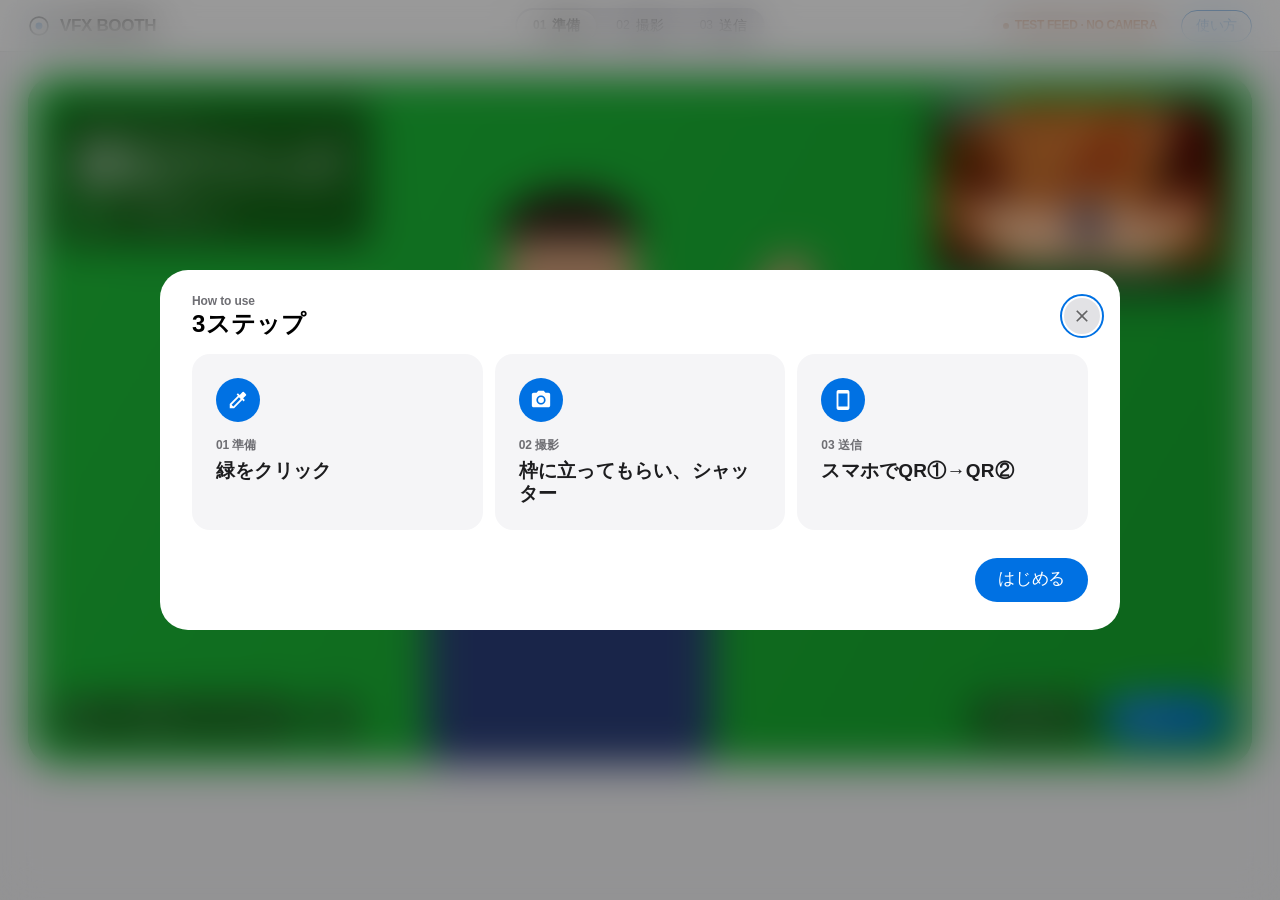
==== index.html @ 5afcf6aa "VFX BOOTH web 版 Co-Authored-By: Claude Opus 5.5 <noreply@anthropic.com>" ====
<!doctype html>
<html lang="ja">
<head>
<meta charset="utf-8">
<meta name="viewport" content="width=device-width,initial-scale=1">
<title>VFX BOOTH</title>
<link rel="stylesheet" href="m3.css">
<link rel="stylesheet" href="app.css">
</head>
<body>
<div class="bg" aria-hidden="true"><div class="limb"><i class="limb-glow"></i><i class="limb-core"></i></div></div>

<header class="nav">
  <div class="brand">
    <svg width="22" height="22" viewBox="0 0 32 32" aria-hidden="true"><circle cx="16" cy="16" r="13" fill="none" stroke="#1D1D1F" stroke-width="2.4"/><circle cx="16" cy="16" r="5" fill="#0071E3"/></svg>
    <span>VFX BOOTH</span>
  </div>
  <nav class="phases" id="phases" aria-label="手順">
    <button data-v="1"><span class="mono">01</span>準備</button>
    <button data-v="2"><span class="mono">02</span>撮影</button>
    <button data-v="3"><span class="mono">03</span>送信</button>
  </nav>
  <div class="nav-end">
    <span id="camChip" class="chip warn">CAMERA</span>
    <button id="helpBtn" class="btn outlined" style="height:44px">使い方</button>
  </div>
</header>

<!-- 01 準備 -->
<main class="view" id="v1" hidden>
  <div class="frame">
    <canvas id="raw" width="1280" height="720"></canvas>
    <div class="ring" id="ring"></div>
    <div class="panel tl">
      <div class="eyebrow">Step 01 · Chroma key</div>
      <div class="display" id="setTitle">緑をクリック</div>
      <div class="swatch-row"><span id="swatch" class="swatch"></span><span class="eyebrow" id="setSub">画面の緑の背景</span></div>
    </div>
    <div class="preview">
      <canvas id="prev" width="640" height="360"></canvas>
      <div class="eyebrow">Result</div>
    </div>
    <div class="bar bl">
      <label class="pill-select"><i data-ic="camera"></i><select id="camSel" aria-label="カメラ"></select></label>
      <button id="tuneBtn" class="icon-btn" aria-label="微調整"><i data-ic="tune"></i></button>
    </div>
    <div class="bar br">
      <button id="autoKey" class="btn outlined dim">自動で取る</button>
      <button id="toLive" class="btn filled">撮影へ<i data-ic="next"></i></button>
    </div>
  </div>
</main>

<!-- 02 撮影 -->
<main class="view" id="v2" hidden>
  <div class="frame live">
    <canvas id="stage" width="1280" height="720"></canvas>
    <div class="standbox"></div><div class="standtag mono">立ち位置</div>
    <div class="livetag mono"><i></i>LIVE</div>
    <div id="count" class="count" aria-live="assertive"></div>
    <div id="flash" class="flash"></div>
    <div class="scrim"></div>
    <div class="controls">
      <div class="col scenes-col">
        <div class="eyebrow">Scene <b id="sceneName"></b></div>
        <div id="scenes" class="lenses"></div>
      </div>
      <div class="col mid">
        <div class="shutter-row">
          <span class="sp"></span>
          <button id="shoot" class="shutter" aria-label="撮影スタート"><i data-ic="camera"></i></button>
          <button id="cdBtn" class="timer mono" aria-label="カウントダウン">3s</button>
        </div>
        <div class="eyebrow">Shoot · Space</div>
      </div>
      <div class="col last-col">
        <div class="eyebrow" id="lastLabel">Last shot</div>
        <div class="last-row">
          <button id="sendNav" class="btn filled" disabled>スマホへ送る</button>
          <button id="lastThumb" class="last-thumb" aria-label="さっきの写真を見る" disabled><span class="empty">NO SHOT</span></button>
        </div>
      </div>
    </div>
  </div>
</main>

<!-- 03 送信 -->
<main class="view" id="v3" hidden>
  <div class="send">
    <section class="s-col s1">
      <div class="eyebrow">01</div>
      <div class="display h">ページを開く</div>
      <div class="qr small"><canvas id="qr1"></canvas></div>
      <label class="field" style="margin-top:8px"><span>URL</span><input id="recvUrl" spellcheck="false" aria-label="受信ページのアドレス"></label>
    </section>
    <section class="s-col s2">
      <div class="eyebrow acid">02</div>
      <div class="display h">ページで読み取る</div>
      <div class="qr big"><canvas id="qr2"></canvas><div id="qrBadge" class="qr-badge mono"></div></div>
      <div class="prog"><div id="progBar"></div></div>
    </section>
    <section class="s-col s3">
      <div class="eyebrow" id="photoLabel">Photo</div>
      <img id="sendImg" class="send-img" alt="送る写真">
      <div id="sendInfo" class="eyebrow"></div>
      <div class="note"><i data-ic="lock"></i>ネットには送られません</div>
      <div class="s3-actions">
        <button id="backLive" class="btn filled">撮影に戻る</button>
        <button id="sPause" class="icon-btn" aria-label="一時停止"><i data-ic="pause"></i></button>
        <button id="showBig" class="icon-btn" aria-label="画面で見せる"><i data-ic="image"></i></button>
        <button id="optBtn" class="icon-btn" aria-label="画質と速さ"><i data-ic="tune"></i></button>
      </div>
    </section>
  </div>
</main>

<!-- 撮影結果 -->
<dialog id="resDlg">
  <div class="dlg-head"><div><div class="eyebrow">Result</div><div class="headline-s">撮影できました</div></div><button class="icon-btn" data-close aria-label="閉じる"><i data-ic="close"></i></button></div>
  <div class="dlg-body"><img id="resImg" class="res-img" alt="撮影した写真"></div>
  <div class="dlg-actions">
    <button id="retake" class="btn text">撮り直す</button>
    <button id="saveBtn" class="btn tonal"><i data-ic="download"></i>PCに保存</button>
    <button id="sendBtn" class="btn filled"><i data-ic="phone"></i>スマホへ送る</button>
  </div>
</dialog>

<!-- 微調整 -->
<dialog id="tuneDlg" style="max-width:480px">
  <div class="dlg-head"><div><div class="eyebrow">Fine tune</div><div class="headline-s">微調整</div></div><button class="icon-btn" data-close aria-label="閉じる"><i data-ic="close"></i></button></div>
  <div class="dlg-body">
    <div class="slider"><label for="sim">消す強さ</label><output id="simO"></output><input id="sim" type="range" min="0.02" max="0.40" step="0.005"><small>体まで消えたら下げる／緑が残ったら上げる</small></div>
    <div class="slider"><label for="smo">ふちのなめらかさ</label><output id="smoO"></output><input id="smo" type="range" min="0.01" max="0.30" step="0.005"></div>
    <div class="slider"><label for="spill">緑のにじみを消す</label><output id="spillO"></output><input id="spill" type="range" min="0" max="1" step="0.05"></div>
    <div class="slider"><label for="pscale">人の大きさ</label><output id="pscaleO"></output><input id="pscale" type="range" min="0.4" max="1.6" step="0.01"></div>
    <div class="slider"><label for="px">位置 左右</label><output id="pxO"></output><input id="px" type="range" min="-0.5" max="0.5" step="0.01"></div>
    <div class="slider"><label for="py">位置 上下</label><output id="pyO"></output><input id="py" type="range" min="-0.3" max="0.4" step="0.01"></div>
    <div class="slider"><label for="amt">シーンの色になじませる</label><output id="amtO"></output><input id="amt" type="range" min="0" max="0.8" step="0.01"></div>
    <label class="switch">左右反転(鏡)<input id="mirror" type="checkbox" checked></label>
    <label class="switch">背景を動かす<input id="anim" type="checkbox" checked></label>
  </div>
  <div class="dlg-actions"><button id="resetSet" class="btn text">リセット</button><button class="btn filled" data-close>OK</button></div>
</dialog>

<!-- 送信オプション -->
<dialog id="optDlg" style="max-width:480px">
  <div class="dlg-head"><div><div class="eyebrow">Transfer</div><div class="headline-s">画質と速さ</div></div><button class="icon-btn" data-close aria-label="閉じる"><i data-ic="close"></i></button></div>
  <div class="dlg-body" style="display:flex;flex-direction:column;gap:16px">
    <div><div class="eyebrow" style="margin-bottom:8px">画質</div>
      <div class="seg" id="qltSeg"><button data-v="480">かんたん</button><button data-v="640">ふつう</button><button data-v="960">きれい</button></div></div>
    <div><div class="eyebrow" style="margin-bottom:8px">速さ</div>
      <div class="seg" id="spdSeg"><button data-v="4">ゆっくり</button><button data-v="6">ふつう</button><button data-v="8">速い</button></div></div>
    <p class="body-m muted">読み取れない時は「ゆっくり」に。画面を明るくして、30cmほど離して。</p>
  </div>
  <div class="dlg-actions"><button class="btn filled" data-close>OK</button></div>
</dialog>

<!-- 使い方 -->
<dialog id="helpDlg">
  <div class="dlg-head"><div><div class="eyebrow">How to use</div><div class="headline-s">3ステップ</div></div><button class="icon-btn" data-close aria-label="閉じる"><i data-ic="close"></i></button></div>
  <div class="dlg-body">
    <div class="how">
      <div class="how-c"><div class="how-ic"><i data-ic="pick"></i></div><div class="eyebrow">01 準備</div><div class="title-m">緑をクリック</div></div>
      <div class="how-c"><div class="how-ic"><i data-ic="camera"></i></div><div class="eyebrow">02 撮影</div><div class="title-m">枠に立ってもらい、シャッター</div></div>
      <div class="how-c"><div class="how-ic"><i data-ic="phone"></i></div><div class="eyebrow">03 送信</div><div class="title-m">スマホでQR①→QR②</div></div>
    </div>
  </div>
  <div class="dlg-actions"><button class="btn filled" data-close>はじめる</button></div>
</dialog>

<div id="snack" role="status"></div>
<script src="vendor/qrcode.js"></script>
<script src="config.js"></script>
<script src="common.js"></script>
<script src="fx.js"></script>
<script src="app.js"></script>
</body>
</html>
---- m3.css ----
/* VFX BOOTH — 共通デザイン(apple.com DESIGN.md 準拠)
   白 / #F5F5F7 の面、アクセントは青 #0071E3 だけ。影ではなく面の色で奥行き、押すものはピル。
   書体は SF Pro(Mac の system-ui)+ ヒラギノ角ゴ。大きい見出しは字間を詰める。 */
:root {
  color-scheme: light;
  --primary: #0071E3; --primary-hover: #0077ED; --primary-active: #006EDB; --on-primary: #fff;
  --accent: #2997FF; --link: #0066CC;
  --canvas: #fff; --surface: #F5F5F7; --surface-raised: #EBEBED; --neutral-2: #E8E8ED;
  --ink: #000; --body: #1D1D1F; --muted: #6E6E73; --hairline: #D2D2D7;
  --on-surface: var(--body); --on-surface-variant: var(--muted); --outline: #86868B; --outline-variant: var(--hairline); --line-2: var(--hairline);
  --sc-low: var(--surface); --sc-high: var(--canvas); --sc-highest: var(--neutral-2);
  --error: #E30000;
  --r-xs: 8px; --r-s: 11px; --r-m: 18px; --r-l: 18px; --r-xl: 28px; --r-full: 980px;
  --ease: cubic-bezier(.25, .1, .25, 1);
  --font: -apple-system, BlinkMacSystemFont, "SF Pro Text", "Hiragino Sans", "Hiragino Kaku Gothic ProN", "Helvetica Neue", "Noto Sans JP", "Yu Gothic UI", sans-serif;
  --display: -apple-system, BlinkMacSystemFont, "SF Pro Display", "Hiragino Sans", "Hiragino Kaku Gothic ProN", "Helvetica Neue", "Noto Sans JP", "Yu Gothic UI", sans-serif;
  --mono: ui-monospace, "SF Mono", Menlo, monospace;
}
*, *::before, *::after { box-sizing: border-box; margin: 0; -webkit-tap-highlight-color: transparent; }
[hidden] { display: none !important; }
html, body { min-height: 100%; }
body { font-family: var(--font); background: var(--canvas); color: var(--body); font-size: 17px; line-height: 1.47; letter-spacing: -.022em; -webkit-font-smoothing: antialiased; line-break: strict; }
.ic { width: 24px; height: 24px; fill: currentColor; flex: none; }

/* 書体: 見出しは 600、本文は 400。大きいほど行間を詰め字間をマイナスに */
.display { font-family: var(--display); font-weight: 600; font-size: 48px; line-height: 1.08; letter-spacing: -.003em; color: var(--ink); }
.headline-s { font: 600 24px/1.17 var(--display); letter-spacing: .009em; color: var(--ink); }
.title-l { font: 600 28px/1.14 var(--display); letter-spacing: .007em; }
.title-m { font: 600 19px/1.21 var(--display); letter-spacing: .012em; }
.body-m { font-size: 17px; line-height: 1.47; }
.label-l { font-size: 14px; line-height: 1.29; font-weight: 600; letter-spacing: -.016em; }
.label-m { font-size: 12px; line-height: 1.33; font-weight: 600; letter-spacing: -.01em; }
.mono { font-family: var(--font); font-variant-numeric: tabular-nums; }
.eyebrow { font: 600 12px/1.33 var(--font); letter-spacing: -.01em; color: var(--muted); }
.muted { color: var(--muted); }

button, a.btn { font: inherit; color: inherit; border: 0; background: none; cursor: pointer; text-decoration: none; }
:focus-visible { outline: 2px solid var(--primary); outline-offset: 2px; }

/* ボタン: 主=青ピル / 副=線ピル / トーナル=グレー面 */
.btn { position: relative; display: inline-flex; align-items: center; justify-content: center; gap: 8px; height: 44px; padding: 0 22px; border-radius: var(--r-full); border: 1px solid transparent; font-size: 17px; font-weight: 400; letter-spacing: -.022em; white-space: nowrap; user-select: none; touch-action: manipulation; transition: background-color .2s var(--ease), color .2s var(--ease), border-color .2s var(--ease), opacity .2s; }
.btn .ic { width: 18px; height: 18px; }
.btn.filled { background: var(--primary); color: var(--on-primary); }
.btn.filled:hover { background: var(--primary-hover); }
.btn.filled:active { background: var(--primary-active); }
.btn.tonal { background: var(--surface); color: var(--body); }
.btn.tonal:hover { background: var(--neutral-2); }
.btn.outlined { border-color: var(--link); color: var(--link); }
.btn.outlined:hover { background: var(--link); color: #fff; }
.btn.text { color: var(--link); padding: 0 12px; }
.btn.text:hover { text-decoration: underline; }
.btn.block { width: 100%; }
.btn[disabled], .btn[aria-disabled="true"] { opacity: .32; pointer-events: none; }
.icon-btn { width: 36px; height: 36px; border-radius: 50%; display: inline-grid; place-items: center; background: rgba(210,210,215,.64); color: rgba(0,0,0,.56); transition: background-color .2s var(--ease), color .2s; }
.icon-btn .ic { width: 20px; height: 20px; }
.icon-btn:hover { background: rgba(210,210,215,.9); color: var(--ink); }

.seg { display: inline-flex; padding: 2px; background: var(--neutral-2); border-radius: var(--r-s); }
.seg button { height: 32px; padding: 0 16px; font-size: 14px; border-radius: 9px; display: inline-flex; align-items: center; gap: 8px; color: var(--body); transition: background-color .2s; }
.seg button[aria-pressed="true"] { background: var(--canvas); font-weight: 600; box-shadow: 0 1px 3px rgba(0,0,0,.12); }
.chip { display: inline-flex; align-items: center; gap: 6px; height: 28px; padding: 0 12px; border-radius: var(--r-full); font-size: 12px; font-weight: 600; background: var(--surface); color: var(--muted); }
.chip::before { content: ""; width: 6px; height: 6px; border-radius: 50%; background: currentColor; }
.chip.ok { color: #1D8A3A; }
.chip.warn { color: #B64400; }

.card { background: var(--surface); border-radius: var(--r-l); padding: 20px; }
.field { position: relative; display: block; }
.field > span { display: block; margin-bottom: 6px; font-size: 12px; font-weight: 600; color: var(--muted); }
.field select, .field input { width: 100%; height: 44px; border: 1px solid var(--hairline); border-radius: var(--r-s); background: var(--canvas); padding: 0 14px; font: inherit; font-size: 14px; color: var(--body); }
.field select:focus, .field input:focus { outline: 0; border-color: var(--primary); box-shadow: 0 0 0 3px rgba(0,113,227,.25); }

.slider { display: grid; grid-template-columns: 1fr auto; align-items: center; margin: 6px 0; }
.slider label { font-size: 14px; }
.slider output { font-size: 14px; color: var(--muted); font-variant-numeric: tabular-nums; }
.slider input { grid-column: 1 / -1; }
.slider small { grid-column: 1 / -1; color: var(--muted); font-size: 12px; }
input[type=range] { -webkit-appearance: none; appearance: none; width: 100%; height: 28px; background: transparent; cursor: pointer; --pct: 50%; }
input[type=range]::-webkit-slider-runnable-track { height: 4px; border-radius: 2px; background: linear-gradient(to right, var(--primary) var(--pct), var(--hairline) var(--pct)); }
input[type=range]::-webkit-slider-thumb { -webkit-appearance: none; width: 22px; height: 22px; margin-top: -9px; border-radius: 50%; background: #fff; box-shadow: 0 0 0 .5px rgba(0,0,0,.12), 0 2px 6px rgba(0,0,0,.2); }
.switch { display: flex; align-items: center; justify-content: space-between; gap: 12px; min-height: 44px; font-size: 14px; border-top: 1px solid var(--hairline); }
.switch input { appearance: none; width: 51px; height: 31px; border-radius: 16px; background: var(--neutral-2); position: relative; cursor: pointer; transition: background-color .2s; flex: none; }
.switch input::after { content: ""; position: absolute; top: 2px; left: 2px; width: 27px; height: 27px; border-radius: 50%; background: #fff; box-shadow: 0 2px 6px rgba(0,0,0,.2); transition: left .2s var(--ease); }
.switch input:checked { background: #34C759; }
.switch input:checked::after { left: 22px; }

dialog { margin: auto; border: 0; padding: 0; border-radius: var(--r-xl); background: var(--canvas); color: var(--body); max-width: min(960px, calc(100vw - 32px)); width: 100%; max-height: calc(100vh - 32px); overflow: auto; }
dialog::backdrop { background: rgba(0,0,0,.4); backdrop-filter: blur(20px); }
dialog[open] { animation: pop .35s var(--ease) both; }
@keyframes pop { from { opacity: 0; transform: scale(.97); } }
.dlg-head { display: flex; align-items: center; gap: 8px; padding: 24px 20px 8px 32px; }
.dlg-head > div:first-child { flex: 1; min-width: 0; }
.dlg-body { padding: 8px 32px 16px; }
.dlg-actions { display: flex; gap: 10px; justify-content: flex-end; padding: 12px 32px 28px; flex-wrap: wrap; }

#snack { position: fixed; left: 50%; bottom: 24px; transform: translate(-50%, 90px); background: rgba(29,29,31,.92); backdrop-filter: blur(20px); color: #fff; padding: 12px 20px; border-radius: var(--r-full); font-size: 14px; transition: transform .3s var(--ease); z-index: 99; max-width: 92vw; }
#snack.show { transform: translate(-50%, 0); }
@media (prefers-reduced-motion: reduce) { * { animation: none !important; transition: none !important; } }
---- app.css ----
html, body { height: 100%; overflow: hidden; background: var(--canvas); }
.bg { display: none; }

/* ナビ: 半透明の白 + ぼかし、44px */
.nav { position: relative; z-index: 5; height: 52px; display: flex; align-items: center; gap: 32px; padding: 0 28px; background: rgba(255,255,255,.8); backdrop-filter: saturate(180%) blur(20px); border-bottom: 1px solid rgba(0,0,0,.08); }
.brand { display: flex; align-items: center; gap: 10px; flex: 1; font: 600 17px var(--display); letter-spacing: -.02em; color: var(--ink); }
.phases { display: flex; gap: 4px; padding: 2px; background: var(--neutral-2); border-radius: var(--r-full); }
.phases button { display: flex; align-items: center; gap: 6px; font-size: 14px; color: var(--body); height: 32px; padding: 0 16px; border-radius: var(--r-full); transition: background-color .2s, color .2s; }
.phases button .mono { color: var(--muted); font-size: 12px; }
.phases button:hover { color: var(--ink); }
.phases button.on { background: var(--canvas); color: var(--ink); font-weight: 600; box-shadow: 0 1px 3px rgba(0,0,0,.12); }
.nav-end { flex: 1; display: flex; align-items: center; justify-content: flex-end; gap: 12px; }
.nav-end .btn { height: 32px !important; padding: 0 14px; font-size: 14px; }

.view { position: relative; z-index: 2; height: calc(100vh - 52px); padding: 24px 28px 28px; display: flex; justify-content: center; align-items: flex-start; background: var(--surface); }
.frame { position: relative; width: min(100%, calc((100vh - 52px - 52px) * 16 / 9)); aspect-ratio: 16 / 9; border-radius: var(--r-xl); overflow: hidden; background: #000; }
.frame > canvas { position: absolute; inset: 0; width: 100%; height: 100%; display: block; }
#raw { cursor: crosshair; }

/* 映像の上に置くもの: 暗い半透明の素材(ガラス) */
.glass, .panel, .bar .btn.dim, .pill-select, .bar .icon-btn, .timer, .standtag { background: rgba(29,29,31,.62); backdrop-filter: saturate(180%) blur(20px); color: #fff; }

/* 01 準備 */
.ring { position: absolute; width: 96px; height: 96px; margin: -48px 0 0 -48px; left: 26%; top: 40%; border-radius: 50%; border: 2px solid #fff; box-shadow: 0 0 0 6px rgba(255,255,255,.2); pointer-events: none; }
.ring::after { content: ""; position: absolute; inset: -2px; border-radius: 50%; border: 2px solid #fff; animation: ping 1.8s var(--ease) infinite; }
.ring.off { display: none; }
@keyframes ping { 0% { transform: scale(.6); opacity: 1; } 100% { transform: scale(1.6); opacity: 0; } }
.panel { position: absolute; padding: 20px 26px 22px; border-radius: var(--r-m); }
.panel .eyebrow { color: rgba(255,255,255,.64); }
.panel.tl { left: 24px; top: 24px; }
.panel .display { margin-top: 6px; font-size: clamp(28px, 3.4vw, 48px); color: #fff; }
.swatch-row { display: flex; align-items: center; gap: 10px; margin-top: 14px; }
.swatch-row .eyebrow { color: rgba(255,255,255,.8); }
.swatch { width: 22px; height: 22px; border-radius: 50%; box-shadow: 0 0 0 2px rgba(255,255,255,.8); background: #2c2; flex: none; }
.preview { position: absolute; right: 24px; top: 24px; width: 24%; border-radius: var(--r-m); overflow: hidden; background: rgba(29,29,31,.62); backdrop-filter: blur(20px); }
.preview canvas { display: block; width: 100%; aspect-ratio: 16/9; }
.preview .eyebrow { padding: 8px 14px; color: rgba(255,255,255,.8); }
.bar { position: absolute; bottom: 24px; display: flex; align-items: center; gap: 10px; }
.bar.bl { left: 24px; } .bar.br { right: 24px; }
.bar .btn.dim { border: 0; }
.bar .btn.dim:hover { background: rgba(29,29,31,.8); color: #fff; }
.pill-select { position: relative; display: inline-flex; align-items: center; gap: 8px; height: 44px; padding: 0 18px; border-radius: var(--r-full); }
.pill-select .ic { width: 16px; height: 16px; }
.pill-select select { appearance: none; background: none; border: 0; color: #fff; font: inherit; font-size: 14px; max-width: 220px; cursor: pointer; }
.pill-select select option { color: #000; }
.bar .icon-btn { width: 44px; height: 44px; }

/* 02 撮影 */
.standbox { position: absolute; left: 50%; top: 9%; bottom: 29%; width: 36%; transform: translateX(-50%); border: 1.5px dashed rgba(255,255,255,.7); border-radius: var(--r-m); pointer-events: none; }
.standtag { position: absolute; left: 50%; top: 5%; transform: translateX(-50%); height: 26px; padding: 0 12px; border-radius: var(--r-full); font-size: 12px; font-weight: 600; line-height: 26px; }
.livetag { position: absolute; left: 20px; top: 20px; display: flex; align-items: center; gap: 6px; height: 26px; padding: 0 10px; border-radius: var(--r-full); background: rgba(29,29,31,.62); backdrop-filter: blur(20px); font-size: 12px; font-weight: 600; color: #fff; }
.livetag i { width: 7px; height: 7px; border-radius: 50%; background: #FF3B30; animation: blink 1.6s infinite; }
@keyframes blink { 50% { opacity: .3; } }
.scrim { position: absolute; left: 0; right: 0; bottom: 0; height: 36%; background: linear-gradient(to top, rgba(0,0,0,.7), transparent); pointer-events: none; }
.controls { position: absolute; left: 28px; right: 28px; bottom: 24px; display: grid; grid-template-columns: minmax(0,1fr) auto minmax(0,1fr); align-items: end; gap: 24px; }
.controls .eyebrow { color: rgba(255,255,255,.72); }
.col { display: flex; flex-direction: column; gap: 12px; }
.eyebrow b { color: #fff; font-weight: 600; font-size: 14px; margin-left: 6px; }
.lenses { display: flex; align-items: center; gap: 12px; }
.lens { position: relative; width: 64px; height: 64px; border-radius: 50%; overflow: hidden; box-shadow: 0 0 0 1px rgba(255,255,255,.3); transition: all .3s var(--ease); flex: none; }
.lens img { width: 100%; height: 100%; object-fit: cover; display: block; opacity: .75; transition: opacity .3s; }
.lens:hover img { opacity: 1; }
.lens[aria-pressed="true"] { width: 80px; height: 80px; box-shadow: 0 0 0 3px #fff; }
.lens[aria-pressed="true"] img { opacity: 1; }
.mid { align-items: center; }
.shutter-row { display: flex; align-items: center; gap: 20px; }
.sp { width: 64px; }
/* シャッター: カメラアプリと同じ、白い輪 + 白い円 */
.shutter { position: relative; width: 84px; height: 84px; border-radius: 50%; border: 4px solid #fff; background: transparent; display: grid; place-items: center; transition: transform .2s var(--ease); }
.shutter::before { content: ""; position: absolute; inset: 4px; border-radius: 50%; background: #fff; transition: inset .15s var(--ease); }
.shutter .ic { position: relative; z-index: 1; width: 28px; height: 28px; color: var(--ink); }
.shutter:hover::before { inset: 6px; }
.shutter:active::before { inset: 9px; }
.shutter[disabled] { opacity: .4; pointer-events: none; }
.timer { width: 64px; height: 36px; border-radius: var(--r-full); font-size: 14px; font-weight: 600; }
.last-col { align-items: flex-end; }
.last-row { display: flex; align-items: center; gap: 12px; }
.last-thumb { width: 144px; aspect-ratio: 16/9; border-radius: var(--r-s); box-shadow: 0 0 0 1px rgba(255,255,255,.3); overflow: hidden; background: rgba(29,29,31,.62); display: grid; place-items: center; }
.last-thumb img { width: 100%; height: 100%; object-fit: cover; display: block; }
.last-thumb .empty { font-size: 11px; font-weight: 600; color: rgba(255,255,255,.6); }
.count { position: absolute; inset: 0; display: grid; place-items: center; font: 600 min(24vw, 280px)/1 var(--display); letter-spacing: -.04em; color: #fff; text-shadow: 0 4px 40px rgba(0,0,0,.4); pointer-events: none; }
.count span { display: inline-block; animation: cpop 1s var(--ease); }
@keyframes cpop { 0% { transform: scale(1.3); opacity: 0; } 25% { opacity: 1; } 100% { transform: scale(.92); opacity: .15; } }
.flash { position: absolute; inset: 0; background: #fff; opacity: 0; pointer-events: none; }
.flash.go { animation: fl .5s ease-out; }
@keyframes fl { 0% { opacity: 1; } 100% { opacity: 0; } }
.res-img { width: 100%; max-height: 66vh; object-fit: contain; border-radius: var(--r-m); display: block; background: #000; }

/* 03 送信: 白い面の上に3カラム */
#v3 { background: var(--canvas); }
.send { width: 100%; height: 100%; display: flex; align-items: center; justify-content: center; gap: clamp(32px, 5vw, 80px); }
.s-col { display: flex; flex-direction: column; gap: 14px; flex: none; }
.s1 { width: clamp(180px, 17vw, 250px); }
.s3 { width: clamp(200px, 19vw, 270px); }
.h { font-size: clamp(24px, 2.2vw, 32px); }
.eyebrow.acid { color: var(--primary); }
.qr { background: #fff; border-radius: var(--r-m); padding: 10px; box-shadow: 0 0 0 1px var(--hairline); }
.qr canvas { display: block; margin: 0 auto; image-rendering: pixelated; }
.qr.big { width: min(640px, calc(100vh - 52px - 52px - 150px), 42vw); position: relative; border-radius: var(--r-xl); padding: 18px; background: #fff; box-shadow: 0 0 0 1px var(--hairline), 0 20px 60px rgba(0,0,0,.08); }
.qr-badge { position: absolute; top: 14px; right: 14px; background: var(--primary); color: #fff; border-radius: var(--r-full); padding: 2px 10px; font-size: 12px; font-weight: 600; }
.prog { height: 4px; border-radius: 2px; background: var(--neutral-2); overflow: hidden; }
.prog > div { height: 100%; width: 0; background: var(--primary); transition: width .2s; }
.send-img { width: 100%; aspect-ratio: 16/9; object-fit: cover; border-radius: var(--r-m); background: var(--surface); }
.note { display: flex; align-items: center; gap: 8px; font-size: 14px; color: var(--muted); }
.note .ic { width: 16px; height: 16px; }
.s3-actions { display: flex; gap: 8px; align-items: center; margin-top: 8px; }

.how { display: grid; grid-template-columns: repeat(3, 1fr); gap: 12px; }
.how-c { background: var(--surface); border-radius: var(--r-m); padding: 24px; display: flex; flex-direction: column; gap: 6px; }
.how-ic { width: 44px; height: 44px; border-radius: 50%; background: var(--primary); color: #fff; display: grid; place-items: center; margin-bottom: 10px; }
.how-ic .ic { width: 22px; height: 22px; }

@media (max-width: 900px) { .phases { display: none; } .controls { grid-template-columns: 1fr; } .send { flex-direction: column; overflow: auto; } }
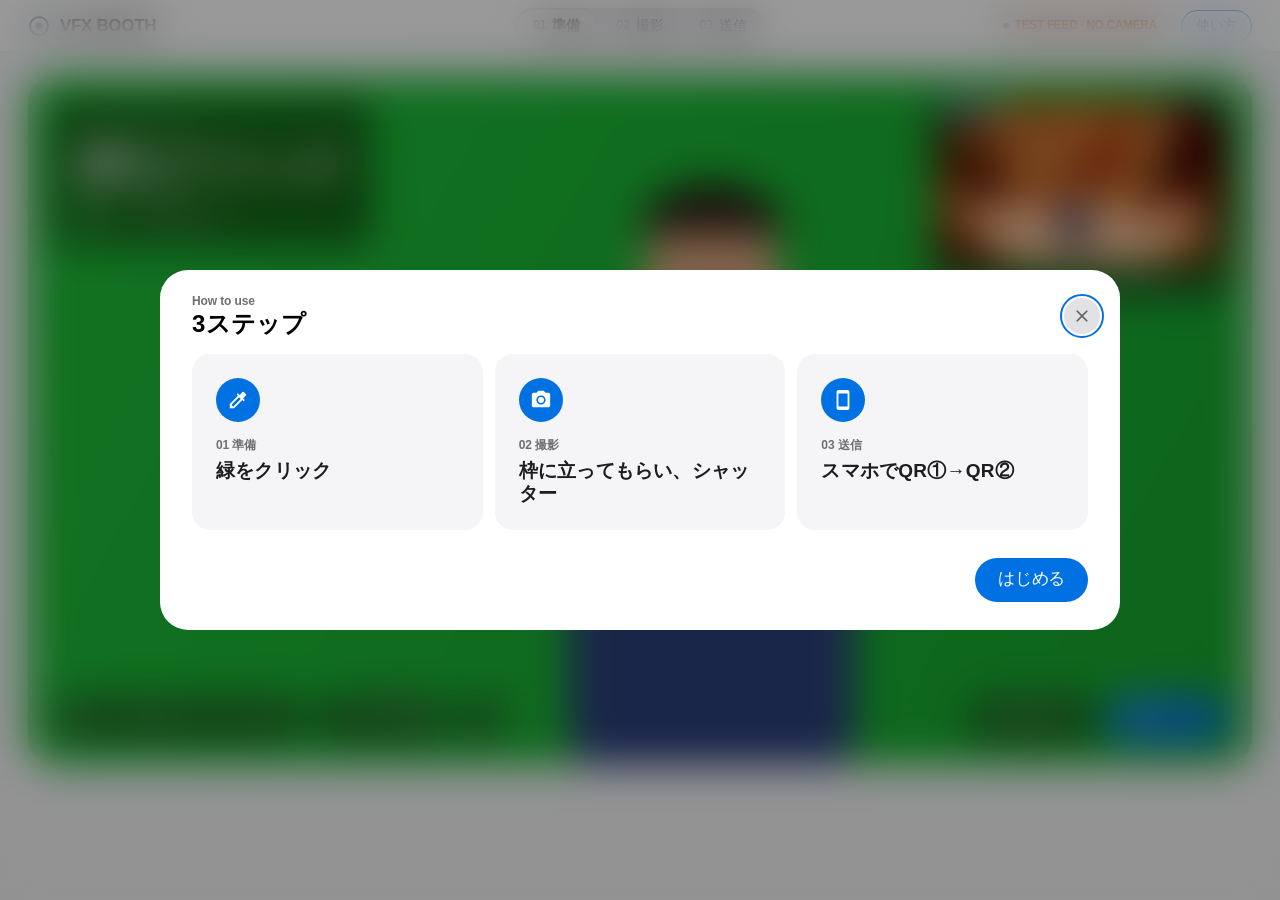
==== commit 504844d4: "update" ====
--- a/index.html
+++ b/index.html
@@ -30,6 +30,7 @@
 <main class="view" id="v1" hidden>
   <div class="frame">
     <canvas id="raw" width="1280" height="720"></canvas>
+    <div class="matte" id="matteBox"></div>
     <div class="ring" id="ring"></div>
     <div class="panel tl">
       <div class="eyebrow">Step 01 · Chroma key</div>
@@ -42,6 +43,8 @@
     </div>
     <div class="bar bl">
       <label class="pill-select"><i data-ic="camera"></i><select id="camSel" aria-label="カメラ"></select></label>
+      <button id="matteBtn" class="btn outlined dim" aria-pressed="false"><i data-ic="crop"></i>抜く範囲</button>
+      <button id="matteReset" class="btn text" hidden>全体に戻す</button>
       <button id="tuneBtn" class="icon-btn" aria-label="微調整"><i data-ic="tune"></i></button>
     </div>
     <div class="bar br">
--- a/app.css
+++ b/app.css
@@ -111,3 +111,10 @@
 .how-ic .ic { width: 22px; height: 22px; }
 
 @media (max-width: 900px) { .phases { display: none; } .controls { grid-template-columns: 1fr; } .send { flex-direction: column; overflow: auto; } }
+
+/* 抜く範囲(クロップ) */
+.matte { position: absolute; border: 2px dashed rgba(255,255,255,.9); box-shadow: 0 0 0 9999px rgba(0,0,0,.5); pointer-events: none; border-radius: 2px; }
+.matte.full { border-color: transparent; box-shadow: none; }
+.matte.edit { border-style: solid; border-color: var(--primary); }
+.matte.edit::after { content: "ドラッグで囲む"; position: absolute; left: 8px; top: 8px; padding: 4px 10px; border-radius: 999px; background: rgba(0,0,0,.7); color: #fff; font-size: 12px; font-weight: 600; }
+#matteBtn[aria-pressed="true"] { outline: 2px solid var(--primary); outline-offset: 1px; }
